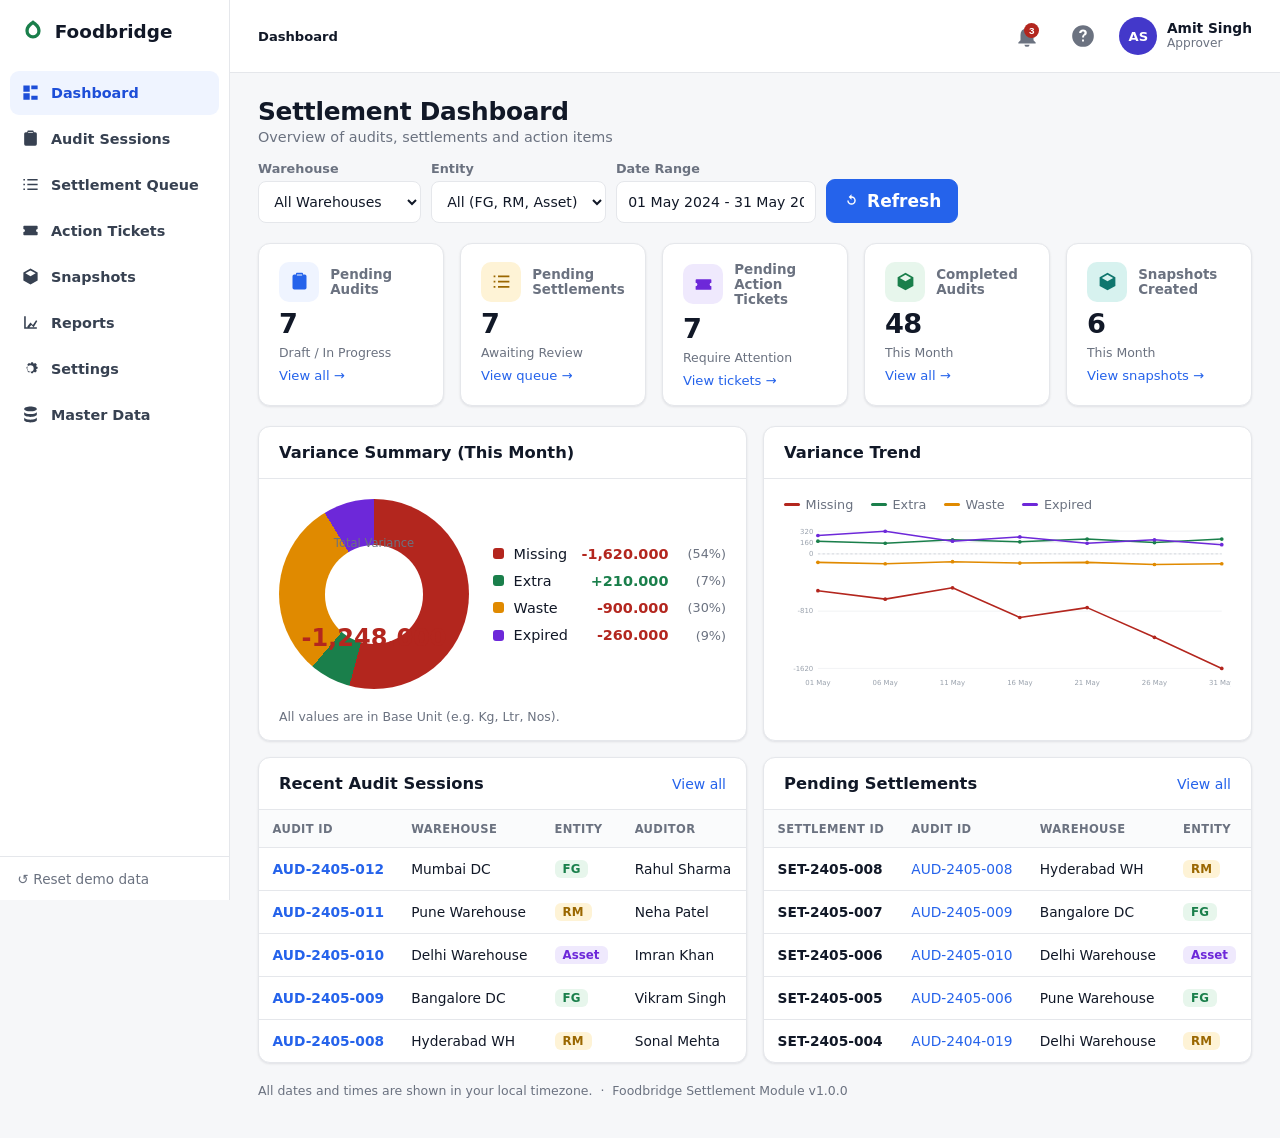
==== index.html @ 33b234f6 "Session-02 Stock Audit Settlement prototype (3 wired screens) Static HTML/CSS/JS prototype for user " ====
<!DOCTYPE html>
<html lang="en">
<head>
  <meta charset="UTF-8" />
  <meta name="viewport" content="width=device-width, initial-scale=1.0" />
  <meta http-equiv="refresh" content="0; url=dashboard.html" />
  <title>Foodbridge Settlement — session-02 prototype</title>
  <link rel="stylesheet" href="shell.css" />
</head>
<body>
  <main style="max-width:640px;margin:4rem auto;padding:2rem">
    <h1>Foodbridge Settlement — session-02 prototype</h1>
    <p class="sub">A wired HTML prototype of the session-02 design vision (3 screens). Redirecting to the dashboard…</p>
    <p style="display:flex;gap:.6rem;flex-wrap:wrap;margin-top:1.5rem">
      <a class="btn primary" href="dashboard.html">Settlement Dashboard</a>
      <a class="btn" href="audit-sessions.html">Audit Sessions</a>
      <a class="btn" href="audit-counting.html?id=AUD-2405-012">Audit Counting</a>
    </p>
  </main>
</body>
</html>
---- shell.css ----
/* Session-02 prototype shell — Foodbridge Module Settlement (discovery).
   Reproduces the session-02 mockups' app-shell design language (persistent left sidebar,
   KPI cards, dense tables, blue primary CTA). Plain CSS, no build step, disposable (R5).
   Distinct from v1's ../screens/shared.css on purpose — this is a new design vision under test.
   Accessibility floor (resources/design/foodbridge-design-system.md §10) still applies:
   44px interactive targets, primary-CTA label >= 17px, keyboard-reachable clickable rows. */

:root {
  --blue: #2563eb;
  --blue-dark: #1d4ed8;
  --blue-bg: #eff4ff;
  --ink: #111827;
  --ink-2: #374151;
  --muted: #6b7280;
  --line: #e5e7eb;
  --line-2: #f0f2f5;
  --bg: #f6f7f9;
  --card: #ffffff;

  --green: #1a7f4b;   --green-bg: #e7f6ec;
  --amber: #9a6700;   --amber-bg: #fef3d6;
  --red: #b3261e;     --red-bg: #fdecea;
  --purple: #6d28d9;  --purple-bg: #efe9fd;
  --indigo: #4338ca;  --indigo-bg: #e8eaff;
  --teal: #0f766e;    --teal-bg: #d7f2ef;
  --slate-bg: #eef1f5; --slate: #475569;

  --radius: 12px;
  --shadow: 0 1px 2px rgba(16,24,40,.04), 0 1px 3px rgba(16,24,40,.06);
}

* { box-sizing: border-box; }
html, body { height: 100%; }
body {
  margin: 0;
  font-family: system-ui, -apple-system, "Segoe UI", Roboto, sans-serif;
  background: var(--bg);
  color: var(--ink);
  font-size: 14px;
}
a { color: var(--blue); text-decoration: none; }
a:hover { text-decoration: underline; }

/* ---------- App shell ---------- */
.app-shell { display: grid; grid-template-columns: 230px 1fr; min-height: 100vh; }

.sidebar {
  background: var(--card); border-right: 1px solid var(--line);
  display: flex; flex-direction: column; position: sticky; top: 0; height: 100vh;
}
.brand { display: flex; align-items: center; gap: .55rem; padding: 1.15rem 1.25rem; font-weight: 800; font-size: 1.15rem; }
.brand .logo { width: 26px; height: 26px; color: var(--green); flex: none; }
.nav { padding: .5rem .6rem; display: flex; flex-direction: column; gap: 2px; flex: 1; overflow-y: auto; }
.nav-item {
  display: flex; align-items: center; gap: .7rem; padding: .6rem .7rem; min-height: 44px;
  border-radius: 9px; color: var(--ink-2); font-weight: 600; cursor: pointer; border: none;
  background: none; width: 100%; text-align: left; font-size: .9rem; font-family: inherit;
}
.nav-item:hover { background: var(--line-2); text-decoration: none; }
.nav-item.active { background: var(--blue-bg); color: var(--blue-dark); }
.nav-item .nav-icon { width: 19px; height: 19px; flex: none; }
.sidebar .collapse {
  border-top: 1px solid var(--line); padding: .8rem 1.1rem; color: var(--muted);
  font-size: .85rem; display: flex; align-items: center; gap: .5rem; min-height: 44px;
  background: none; border-left: none; border-right: none; border-bottom: none;
  cursor: pointer; width: 100%; font-family: inherit;
}

.content { display: flex; flex-direction: column; min-width: 0; }

/* ---------- Top bar ---------- */
.topbar {
  display: flex; align-items: center; justify-content: space-between; gap: 1rem;
  padding: 1rem 1.75rem; background: var(--card); border-bottom: 1px solid var(--line);
}
.topbar .crumbs { font-size: .82rem; color: var(--muted); display: flex; gap: .4rem; align-items: center; flex-wrap: wrap; }
.topbar .crumbs a { color: var(--muted); }
.topbar .crumbs .sep { color: #c3c9d2; }
.topbar .crumbs .here { color: var(--ink); font-weight: 600; }
.topbar-right { display: flex; align-items: center; gap: 1rem; }
.icon-btn {
  width: 40px; height: 40px; border-radius: 10px; border: 1px solid transparent; background: none;
  color: var(--muted); cursor: pointer; display: grid; place-items: center; position: relative;
}
.icon-btn:hover { background: var(--line-2); }
.icon-btn .dot-badge {
  position: absolute; top: 6px; right: 7px; min-width: 15px; height: 15px; padding: 0 3px;
  background: var(--red); color: #fff; border-radius: 999px; font-size: .62rem; font-weight: 700;
  display: grid; place-items: center;
}
.user-chip { display: flex; align-items: center; gap: .6rem; cursor: pointer; }
.avatar {
  width: 38px; height: 38px; border-radius: 50%; background: var(--indigo); color: #fff;
  display: grid; place-items: center; font-weight: 700; font-size: .82rem; flex: none;
}
.user-meta { line-height: 1.15; }
.user-meta .name { font-weight: 700; font-size: .86rem; }
.user-meta .role { font-size: .76rem; color: var(--muted); }

/* ---------- Page ---------- */
.page { padding: 1.5rem 1.75rem 2.5rem; }
.page-head { display: flex; align-items: flex-start; justify-content: space-between; gap: 1rem; flex-wrap: wrap; }
.page-head h1 { margin: 0; font-size: 1.55rem; letter-spacing: -.01em; }
.page-head .sub { color: var(--muted); margin-top: .2rem; font-size: .9rem; }
.head-actions { display: flex; align-items: center; gap: .6rem; flex-wrap: wrap; }

/* ---------- Buttons ---------- */
.btn {
  display: inline-flex; align-items: center; gap: .45rem; justify-content: center;
  font-size: .9rem; font-weight: 600; font-family: inherit; padding: 0 1rem; min-height: 44px;
  border-radius: 9px; border: 1px solid var(--line); background: var(--card); color: var(--ink);
  cursor: pointer;
}
.btn:hover { background: var(--line-2); }
.btn.primary { background: var(--blue); border-color: var(--blue); color: #fff; font-size: 1.0625rem; }
.btn.primary:hover { background: var(--blue-dark); }
.btn.primary:disabled { background: #9db8f2; border-color: #9db8f2; cursor: not-allowed; }
.btn.ghost { background: none; }
.btn.link { border: none; background: none; color: var(--blue); padding: 0 .3rem; min-height: 40px; }
.btn.sm { min-height: 36px; padding: 0 .7rem; font-size: .82rem; }
.btn svg { width: 17px; height: 17px; }

/* ---------- Cards / panels ---------- */
.card { background: var(--card); border: 1px solid var(--line); border-radius: var(--radius); box-shadow: var(--shadow); }
.card-pad { padding: 1.1rem 1.25rem; }
.panel { background: var(--card); border: 1px solid var(--line); border-radius: var(--radius); box-shadow: var(--shadow); overflow: hidden; }
.panel-head { display: flex; align-items: center; justify-content: space-between; padding: 1rem 1.25rem; border-bottom: 1px solid var(--line); }
.panel-head h2 { margin: 0; font-size: 1.02rem; }

/* ---------- Filters bar ---------- */
.filters {
  background: var(--card); border: 1px solid var(--line); border-radius: var(--radius);
  box-shadow: var(--shadow); padding: 1.1rem 1.25rem; margin: 1.25rem 0; display: flex;
  flex-direction: column; gap: 1rem;
}
.filter-grid { display: grid; grid-template-columns: repeat(5, 1fr); gap: 1rem; }
.field label { display: block; font-size: .8rem; color: var(--muted); margin-bottom: .3rem; font-weight: 600; }
select, input[type="text"], input[type="search"], input[type="number"] {
  width: 100%; min-height: 42px; padding: .5rem .7rem; border: 1px solid var(--line);
  border-radius: 8px; font-size: .88rem; font-family: inherit; background: var(--card); color: var(--ink);
}
input:focus, select:focus, .nav-item:focus-visible, .tab:focus-visible, tr.clickable:focus-visible, .btn:focus-visible {
  outline: 2px solid var(--blue); outline-offset: 1px;
}
.filter-actions { display: flex; align-items: center; gap: .6rem; }
.filter-actions .grow { flex: 1; }
.search-wrap { position: relative; flex: 1; }
.search-wrap svg { position: absolute; left: .7rem; top: 50%; transform: translateY(-50%); width: 17px; height: 17px; color: var(--muted); }
.search-wrap input { padding-left: 2.2rem; }

/* ---------- Tabs ---------- */
.tabs { display: flex; gap: .3rem; border-bottom: 1px solid var(--line); overflow-x: auto; }
.tab {
  display: inline-flex; align-items: center; gap: .5rem; padding: .55rem .85rem; min-height: 44px;
  border: none; border-bottom: 2px solid transparent; background: none; font-family: inherit;
  font-size: .88rem; font-weight: 600; color: var(--muted); cursor: pointer; white-space: nowrap;
}
.tab.active { color: var(--blue); border-color: var(--blue); }
.tab .count { background: var(--slate-bg); color: var(--slate); border-radius: 999px; padding: .05rem .45rem; font-size: .74rem; font-weight: 700; }
.tab.active .count { background: var(--blue-bg); color: var(--blue-dark); }

/* ---------- Tables ---------- */
.table-wrap { overflow-x: auto; }
table { border-collapse: collapse; width: 100%; font-size: .86rem; }
th, td { padding: .7rem .85rem; text-align: left; border-bottom: 1px solid var(--line); white-space: nowrap; }
thead th {
  font-size: .72rem; text-transform: uppercase; letter-spacing: .03em; color: var(--muted);
  background: #fafbfc; font-weight: 700; position: sticky; top: 0;
}
tbody tr:last-child td { border-bottom: none; }
tr.clickable { cursor: pointer; }
tr.clickable:hover { background: var(--blue-bg); }
.mono { font-variant-numeric: tabular-nums; }
.num { text-align: right; font-variant-numeric: tabular-nums; }
.strong-link { font-weight: 600; }

/* ---------- Badges / chips ---------- */
.badge { display: inline-block; font-size: .74rem; font-weight: 700; padding: .18rem .55rem; border-radius: 999px; white-space: nowrap; }
.st-draft { background: var(--slate-bg); color: var(--slate); }
.st-in_progress { background: var(--blue-bg); color: var(--blue-dark); }
.st-submitted { background: var(--indigo-bg); color: var(--indigo); }
.st-under_review { background: var(--amber-bg); color: var(--amber); }
.st-approved { background: var(--green-bg); color: var(--green); }
.st-closed { background: #e5e7eb; color: #374151; }
.st-cancelled { background: var(--red-bg); color: var(--red); }
.st-pending_review { background: var(--amber-bg); color: var(--amber); }
.st-open { background: var(--red-bg); color: var(--red); }
.st-resolved { background: var(--green-bg); color: var(--green); }
.st-counted { background: var(--green-bg); color: var(--green); }
.st-partially_counted { background: var(--amber-bg); color: var(--amber); }
.st-not_counted { background: var(--slate-bg); color: var(--slate); }

.chip { display: inline-block; font-size: .74rem; font-weight: 700; padding: .12rem .5rem; border-radius: 6px; }
.ent-FG { background: var(--green-bg); color: var(--green); }
.ent-RM { background: var(--amber-bg); color: var(--amber); }
.ent-Asset { background: var(--purple-bg); color: var(--purple); }

.pri-high { background: var(--red-bg); color: var(--red); }
.pri-medium { background: var(--amber-bg); color: var(--amber); }
.pri-low { background: var(--green-bg); color: var(--green); }

/* ---------- Progress ---------- */
.progress { display: flex; align-items: center; gap: .55rem; min-width: 130px; }
.progress .bar { flex: 1; height: 7px; border-radius: 999px; background: var(--line); overflow: hidden; }
.progress .bar > span { display: block; height: 100%; background: var(--blue); border-radius: 999px; }
.progress .pct { font-size: .78rem; color: var(--muted); font-variant-numeric: tabular-nums; width: 34px; }

/* ---------- KPI cards ---------- */
.kpi-row { display: grid; grid-template-columns: repeat(auto-fit, minmax(180px, 1fr)); gap: 1rem; margin: 1.25rem 0; }
.kpi {
  background: var(--card); border: 1px solid var(--line); border-radius: var(--radius);
  box-shadow: var(--shadow); padding: 1.1rem 1.25rem; display: flex; flex-direction: column; gap: .5rem;
}
.kpi .top { display: flex; align-items: center; gap: .7rem; }
.kpi .tile { width: 40px; height: 40px; border-radius: 10px; display: grid; place-items: center; flex: none; }
.kpi .tile svg { width: 21px; height: 21px; }
.kpi .label { font-size: .84rem; color: var(--muted); font-weight: 600; }
.kpi .value { font-size: 1.7rem; font-weight: 800; letter-spacing: -.02em; line-height: 1; }
.kpi .sub { font-size: .78rem; color: var(--muted); }
.kpi .foot { font-size: .82rem; }
.tile.blue { background: var(--blue-bg); color: var(--blue); }
.tile.orange { background: var(--amber-bg); color: var(--amber); }
.tile.purple { background: var(--purple-bg); color: var(--purple); }
.tile.green { background: var(--green-bg); color: var(--green); }
.tile.teal { background: var(--teal-bg); color: var(--teal); }
.tile.red { background: var(--red-bg); color: var(--red); }

.neg { color: var(--red); font-weight: 700; }
.pos { color: var(--green); font-weight: 700; }
.zero { color: var(--muted); }

/* ---------- Dashboard charts ---------- */
.two-col { display: grid; grid-template-columns: 1fr 1fr; gap: 1rem; margin-top: 1rem; }
.donut-wrap { display: flex; align-items: center; gap: 1.5rem; padding: 1.25rem; flex-wrap: wrap; }
.donut { position: relative; width: 190px; height: 190px; flex: none; }
.donut .center { position: absolute; inset: 0; display: grid; place-items: center; text-align: center; }
.donut .center .cap { font-size: .72rem; color: var(--muted); }
.donut .center .big { font-size: 1.5rem; font-weight: 800; }
.legend { display: flex; flex-direction: column; gap: .7rem; flex: 1; min-width: 190px; }
.legend .row { display: flex; align-items: center; gap: .6rem; font-size: .9rem; }
.legend .row .sw { width: 11px; height: 11px; border-radius: 3px; flex: none; }
.legend .row .lab { flex: 1; }
.legend .row .val { font-weight: 700; font-variant-numeric: tabular-nums; }
.legend .row .share { color: var(--muted); font-size: .8rem; width: 48px; text-align: right; }
.chart-note { padding: 0 1.25rem 1rem; color: var(--muted); font-size: .78rem; }

/* ---------- Pagination ---------- */
.pager { display: flex; align-items: center; justify-content: space-between; padding: .9rem 1.25rem; gap: 1rem; flex-wrap: wrap; }
.pager .info { color: var(--muted); font-size: .82rem; }
.pager .controls { display: flex; align-items: center; gap: .35rem; }
.page-btn { min-width: 36px; height: 36px; border: 1px solid var(--line); background: var(--card); border-radius: 8px; cursor: pointer; font-family: inherit; font-size: .84rem; color: var(--ink); }
.page-btn.active { background: var(--blue); border-color: var(--blue); color: #fff; }
.page-btn:disabled { color: #c3c9d2; cursor: not-allowed; }

/* ---------- Counting grid inputs ---------- */
.grid-input { width: 84px; min-height: 38px; text-align: right; }
.grid-input.dim { background: #fafbfc; }
td.notice { color: var(--muted); }
.row-menu { background: none; border: none; cursor: pointer; color: var(--muted); font-size: 1.1rem; padding: .2rem .5rem; min-height: 36px; }
.count-foot { display: flex; align-items: center; justify-content: space-between; gap: 1rem; padding: .9rem 1.25rem; background: var(--blue-bg); color: var(--blue-dark); font-size: .84rem; flex-wrap: wrap; }
.saved-note { color: var(--muted); font-size: .8rem; }

/* ---------- Toast ---------- */
.toast {
  position: fixed; bottom: 1.5rem; left: 50%; transform: translateX(-50%) translateY(1rem);
  background: var(--ink); color: #fff; padding: .7rem 1.1rem; border-radius: 10px; font-size: .86rem;
  box-shadow: 0 8px 30px rgba(0,0,0,.25); opacity: 0; pointer-events: none; transition: all .2s ease; z-index: 80;
}
.toast.show { opacity: 1; transform: translateX(-50%) translateY(0); }

.empty { padding: 2.5rem 1.25rem; text-align: center; color: var(--muted); }

@media (max-width: 980px) {
  .app-shell { grid-template-columns: 1fr; }
  .sidebar { position: static; height: auto; flex-direction: row; overflow-x: auto; align-items: center; }
  .sidebar .nav { flex-direction: row; }
  .sidebar .brand, .sidebar .collapse { display: none; }
  .filter-grid { grid-template-columns: 1fr 1fr; }
  .two-col { grid-template-columns: 1fr; }
}
@media (prefers-reduced-motion: reduce) { .toast { transition: none; } }
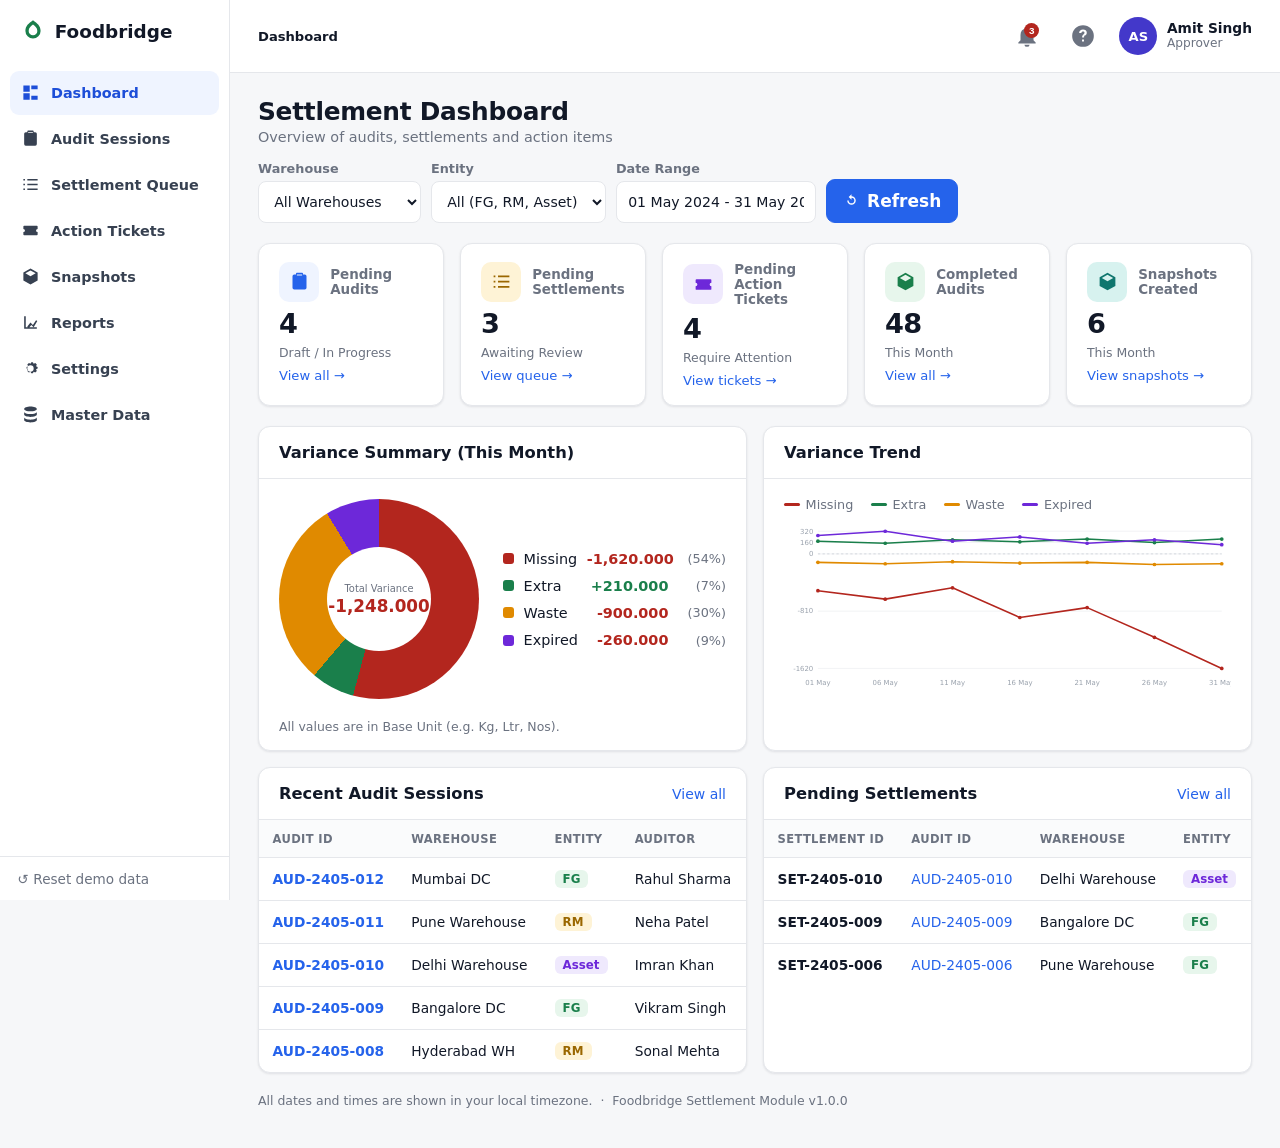
==== commit 7598736b: "Discovery iteration: full Audit → Settlement → Recovery Tickets lifecycle Adds Audit Detail (product" ====
--- a/index.html
+++ b/index.html
@@ -12,9 +12,10 @@
     <h1>Foodbridge Settlement — session-02 prototype</h1>
     <p class="sub">A wired HTML prototype of the session-02 design vision (3 screens). Redirecting to the dashboard…</p>
     <p style="display:flex;gap:.6rem;flex-wrap:wrap;margin-top:1.5rem">
-      <a class="btn primary" href="dashboard.html">Settlement Dashboard</a>
+      <a class="btn primary" href="dashboard.html">Dashboard</a>
       <a class="btn" href="audit-sessions.html">Audit Sessions</a>
-      <a class="btn" href="audit-counting.html?id=AUD-2405-012">Audit Counting</a>
+      <a class="btn" href="settlement.html">Settlement Queue</a>
+      <a class="btn" href="tickets.html">Action Tickets</a>
     </p>
   </main>
 </body>
--- a/shell.css
+++ b/shell.css
@@ -232,10 +232,10 @@
 /* ---------- Dashboard charts ---------- */
 .two-col { display: grid; grid-template-columns: 1fr 1fr; gap: 1rem; margin-top: 1rem; }
 .donut-wrap { display: flex; align-items: center; gap: 1.5rem; padding: 1.25rem; flex-wrap: wrap; }
-.donut { position: relative; width: 190px; height: 190px; flex: none; }
-.donut .center { position: absolute; inset: 0; display: grid; place-items: center; text-align: center; }
-.donut .center .cap { font-size: .72rem; color: var(--muted); }
-.donut .center .big { font-size: 1.5rem; font-weight: 800; }
+.donut { position: relative; width: 200px; height: 200px; flex: none; }
+.donut .center { position: absolute; inset: 0; display: grid; place-items: center; align-content: center; gap: 2px; text-align: center; padding: 0 6px; }
+.donut .center .cap { font-size: .62rem; color: var(--muted); line-height: 1.15; max-width: 92px; }
+.donut .center .big { font-size: 1.05rem; font-weight: 800; line-height: 1.1; font-variant-numeric: tabular-nums; }
 .legend { display: flex; flex-direction: column; gap: .7rem; flex: 1; min-width: 190px; }
 .legend .row { display: flex; align-items: center; gap: .6rem; font-size: .9rem; }
 .legend .row .sw { width: 11px; height: 11px; border-radius: 3px; flex: none; }
@@ -270,6 +270,67 @@
 
 .empty { padding: 2.5rem 1.25rem; text-align: center; color: var(--muted); }
 
+/* ---------- Detail layouts (audit / product / settlement / ticket) ---------- */
+.back-link { display: inline-flex; align-items: center; gap: .35rem; color: var(--muted); font-size: .85rem; margin-bottom: .6rem; }
+.meta-grid { display: grid; grid-template-columns: repeat(auto-fit, minmax(160px, 1fr)); gap: 1rem 1.5rem; }
+.meta-grid .k { font-size: .76rem; color: var(--muted); font-weight: 600; text-transform: uppercase; letter-spacing: .03em; }
+.meta-grid .v { font-size: .95rem; margin-top: .2rem; }
+.section-title { font-size: 1.02rem; margin: 1.5rem 0 .6rem; }
+.lock-note { display: inline-flex; align-items: center; gap: .35rem; font-size: .78rem; color: var(--amber); background: var(--amber-bg); padding: .25rem .6rem; border-radius: 999px; }
+.grid-2 { display: grid; grid-template-columns: 1.6fr 1fr; gap: 1rem; align-items: start; }
+@media (max-width: 900px) { .grid-2 { grid-template-columns: 1fr; } }
+
+/* Forms */
+.form-grid { display: grid; grid-template-columns: 1fr 1fr; gap: 1rem; }
+.form-grid .full { grid-column: 1 / -1; }
+textarea { width: 100%; min-height: 84px; padding: .6rem .7rem; border: 1px solid var(--line); border-radius: 8px; font-family: inherit; font-size: .9rem; resize: vertical; }
+.help { font-size: .76rem; color: var(--muted); margin-top: .3rem; }
+.req { color: var(--red); }
+
+/* Resolution rows (settlement detail) */
+.res-line { border: 1px solid var(--line); border-radius: 10px; padding: 1rem 1.1rem; margin-bottom: .9rem; }
+.res-line.resolved { border-color: var(--green); background: #f6fbf8; }
+.res-line .rl-head { display: flex; align-items: flex-start; justify-content: space-between; gap: 1rem; flex-wrap: wrap; }
+.res-line .rl-nums { display: flex; gap: 1.2rem; flex-wrap: wrap; font-size: .84rem; margin: .5rem 0; }
+.res-line .rl-nums .n { color: var(--muted); }
+.res-line .rl-nums .n b { color: var(--ink); font-variant-numeric: tabular-nums; }
+.res-line .reason { font-size: .86rem; color: var(--ink-2); background: var(--bg); border-radius: 8px; padding: .5rem .7rem; margin: .5rem 0; }
+.res-controls { display: flex; gap: .6rem; align-items: flex-end; flex-wrap: wrap; margin-top: .6rem; }
+.res-controls .field { min-width: 200px; }
+.split-fields { display: none; gap: .6rem; }
+.split-fields.on { display: flex; }
+.split-fields .field { min-width: 120px; }
+
+/* Evidence chips */
+.evidence { display: flex; gap: .5rem; flex-wrap: wrap; margin-top: .4rem; }
+.ev-chip { display: inline-flex; align-items: center; gap: .35rem; font-size: .78rem; background: var(--bg); border: 1px solid var(--line); border-radius: 8px; padding: .3rem .55rem; }
+
+/* Comments / timeline */
+.comment { border: 1px solid var(--line); border-radius: 10px; padding: .7rem .85rem; margin-bottom: .6rem; background: var(--card); }
+.comment .who { font-weight: 700; font-size: .84rem; }
+.comment .when { color: var(--muted); font-size: .74rem; margin-left: .4rem; }
+.comment .text { font-size: .88rem; margin-top: .3rem; }
+.comment-box { display: flex; flex-direction: column; gap: .5rem; margin-top: .6rem; }
+
+/* Stepper (review) */
+.stepper { display: flex; gap: .5rem; flex-wrap: wrap; margin: .3rem 0 1rem; }
+.step { display: inline-flex; align-items: center; gap: .4rem; font-size: .82rem; color: var(--muted); }
+.step .num { width: 22px; height: 22px; border-radius: 50%; background: var(--slate-bg); color: var(--slate); display: grid; place-items: center; font-size: .72rem; font-weight: 700; }
+.step.done .num { background: var(--green); color: #fff; }
+.step.active { color: var(--blue-dark); font-weight: 700; }
+.step.active .num { background: var(--blue); color: #fff; }
+.step .arrow { color: #c3c9d2; }
+
+/* Modal */
+.modal-scrim { position: fixed; inset: 0; background: rgba(17,24,39,.45); display: grid; place-items: center; z-index: 90; padding: 1rem; }
+.modal { background: var(--card); border-radius: 14px; width: min(640px, 96vw); max-height: 90vh; display: flex; flex-direction: column; box-shadow: 0 20px 60px rgba(0,0,0,.3); }
+.modal-head { display: flex; align-items: center; justify-content: space-between; padding: 1rem 1.25rem; border-bottom: 1px solid var(--line); }
+.modal-head h2 { margin: 0; font-size: 1.05rem; }
+.modal-close { background: none; border: none; font-size: 1.5rem; line-height: 1; color: var(--muted); cursor: pointer; width: 40px; height: 40px; border-radius: 8px; }
+.modal-close:hover { background: var(--line-2); }
+.modal-body { padding: 1.25rem; overflow-y: auto; }
+.modal-foot { display: flex; justify-content: flex-end; gap: .6rem; padding: 1rem 1.25rem; border-top: 1px solid var(--line); }
+
 @media (max-width: 980px) {
   .app-shell { grid-template-columns: 1fr; }
   .sidebar { position: static; height: auto; flex-direction: row; overflow-x: auto; align-items: center; }
@@ -277,5 +338,6 @@
   .sidebar .brand, .sidebar .collapse { display: none; }
   .filter-grid { grid-template-columns: 1fr 1fr; }
   .two-col { grid-template-columns: 1fr; }
+  .form-grid { grid-template-columns: 1fr; }
 }
 @media (prefers-reduced-motion: reduce) { .toast { transition: none; } }
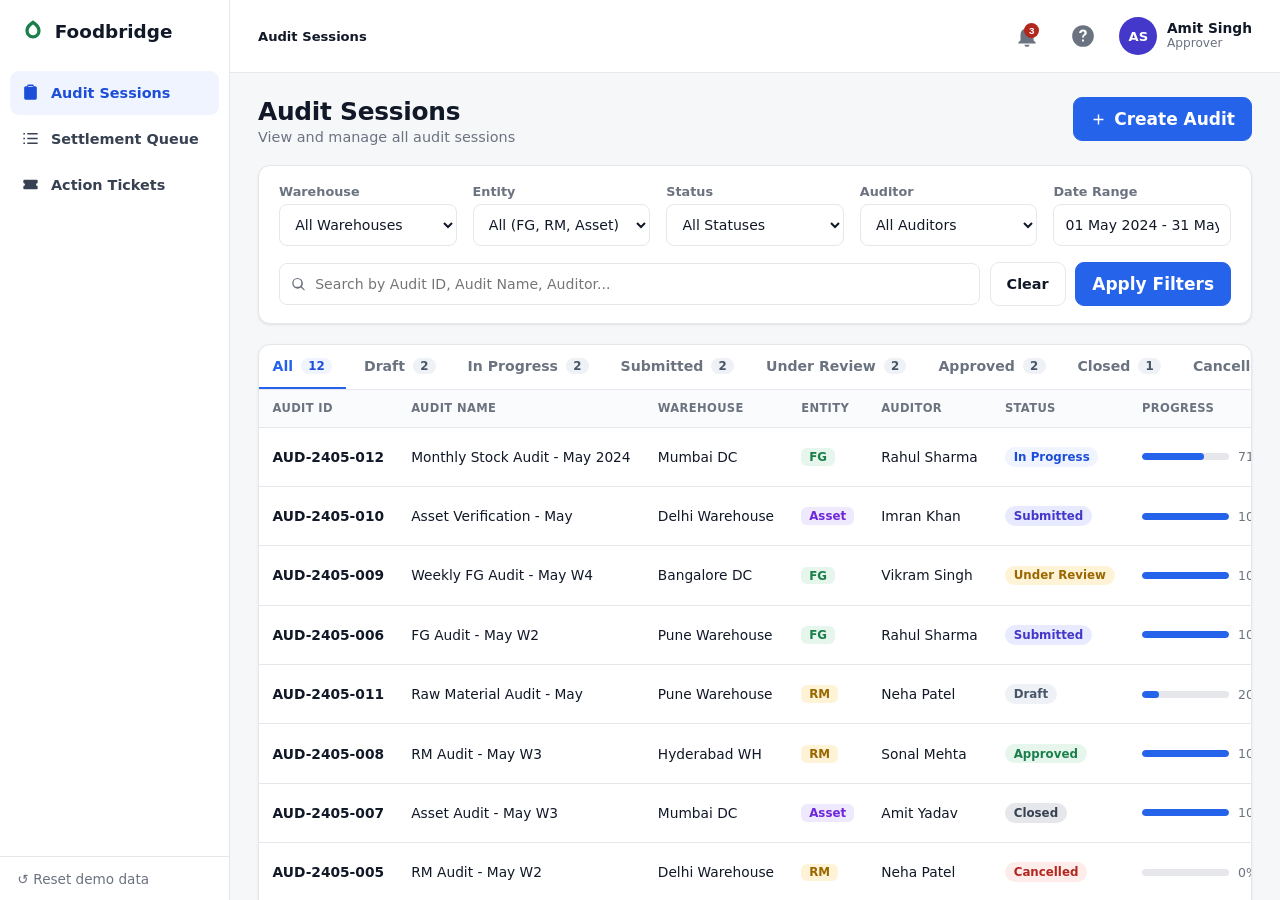
==== commit 345083eb: "Settlement page feedback: remove KPI card row + bulk resolve; fix audit-row overlap; hide Dashboard " ====
--- a/index.html
+++ b/index.html
@@ -3,17 +3,16 @@
 <head>
   <meta charset="UTF-8" />
   <meta name="viewport" content="width=device-width, initial-scale=1.0" />
-  <meta http-equiv="refresh" content="0; url=dashboard.html" />
+  <meta http-equiv="refresh" content="0; url=audit-sessions.html" />
   <title>Foodbridge Settlement — session-02 prototype</title>
   <link rel="stylesheet" href="shell.css" />
 </head>
 <body>
   <main style="max-width:640px;margin:4rem auto;padding:2rem">
     <h1>Foodbridge Settlement — session-02 prototype</h1>
-    <p class="sub">A wired HTML prototype of the session-02 design vision (3 screens). Redirecting to the dashboard…</p>
+    <p class="sub">A wired HTML prototype of the session-02 design vision. Redirecting to Audit Sessions…</p>
     <p style="display:flex;gap:.6rem;flex-wrap:wrap;margin-top:1.5rem">
-      <a class="btn primary" href="dashboard.html">Dashboard</a>
-      <a class="btn" href="audit-sessions.html">Audit Sessions</a>
+      <a class="btn primary" href="audit-sessions.html">Audit Sessions</a>
       <a class="btn" href="settlement.html">Settlement Queue</a>
       <a class="btn" href="tickets.html">Action Tickets</a>
     </p>
--- a/shell.css
+++ b/shell.css
@@ -321,7 +321,91 @@
 .step.active .num { background: var(--blue); color: #fff; }
 .step .arrow { color: #c3c9d2; }
 
-/* Modal */
+/* L2 — right-side slide-in drawer with tabs */
+.drawer-scrim { position: fixed; inset: 0; background: rgba(17,24,39,.45); z-index: 70; opacity: 0; transition: opacity .2s ease; }
+.drawer-scrim.open { opacity: 1; }
+.drawer { position: fixed; top: 0; right: 0; height: 100vh; width: min(760px, 96vw); background: var(--card); box-shadow: -8px 0 40px rgba(0,0,0,.18); display: flex; flex-direction: column; transform: translateX(100%); transition: transform .24s ease; }
+.drawer-scrim.open .drawer { transform: translateX(0); }
+.drawer-header { display: flex; align-items: flex-start; justify-content: space-between; gap: 1rem; padding: 1.1rem 1.25rem; border-bottom: 1px solid var(--line); flex: none; }
+.drawer-header h2 { margin: 0; font-size: 1.15rem; display: flex; align-items: center; gap: .5rem; flex-wrap: wrap; }
+.drawer-header .sub { margin-top: .25rem; }
+.drawer-close { background: none; border: none; font-size: 1.6rem; line-height: 1; color: var(--muted); cursor: pointer; width: 44px; height: 44px; border-radius: 8px; flex: none; }
+.drawer-close:hover { background: var(--line-2); }
+.drawer-tabs { display: flex; gap: 1.2rem; padding: 0 1.25rem; border-bottom: 1px solid var(--line); overflow-x: auto; flex: none; }
+.drawer-tab { border: none; background: none; font-family: inherit; font-size: .88rem; font-weight: 600; color: var(--muted); padding: .7rem .1rem; min-height: 44px; border-bottom: 2px solid transparent; cursor: pointer; white-space: nowrap; }
+.drawer-tab.active { color: var(--blue); border-color: var(--blue); }
+.drawer-tab:focus-visible { outline: 2px solid var(--blue); outline-offset: -2px; }
+.drawer-body { flex: 1; overflow-y: auto; padding: 1.25rem; }
+.drawer-foot { padding: .9rem 1.25rem; border-top: 1px solid var(--line); display: flex; justify-content: flex-end; gap: .6rem; align-items: center; flex: none; flex-wrap: wrap; }
+.drawer-foot:empty { display: none; }
+
+/* Search-to-add dropdown (count workspace) */
+.add-results { position: absolute; top: 100%; left: 0; right: 0; background: var(--card); border: 1px solid var(--line); border-radius: 8px; box-shadow: 0 8px 24px rgba(0,0,0,.12); margin-top: 4px; z-index: 20; max-height: 280px; overflow-y: auto; display: none; }
+.add-results.open { display: block; }
+.add-item { display: block; width: 100%; text-align: left; border: none; background: none; padding: .6rem .8rem; font-family: inherit; font-size: .88rem; cursor: pointer; border-bottom: 1px solid var(--line-2); color: var(--ink); }
+.add-item:hover { background: var(--blue-bg); }
+
+/* Inline confirmation (replaces confirm dialogs) */
+.inline-confirm { display: flex; align-items: center; gap: .8rem; width: 100%; justify-content: space-between; flex-wrap: wrap; background: var(--amber-bg); color: var(--amber); border-radius: 8px; padding: .55rem .85rem; font-size: .85rem; font-weight: 600; }
+.inline-confirm .ic-actions { display: flex; gap: .5rem; }
+
+/* Grouped-by-audit settlement list (host delivery-settlement layout) */
+.settle-item { border-bottom: 1px solid var(--line); }
+.settle-item:last-child { border-bottom: none; }
+.settle-item.open { background: #f6fbf8; }
+.settle-head { display: flex; align-items: center; gap: 1.5rem; padding: 1rem 1.5rem; cursor: pointer; }
+.settle-head:hover { background: var(--line-2); }
+.settle-item.open .settle-head:hover { background: transparent; }
+.settle-head .sdot { width: 10px; height: 10px; border-radius: 50%; flex: none; }
+.sdot.red { background: var(--red); } .sdot.green { background: var(--green); }
+.settle-head .stitle { flex: 1; min-width: 0; }
+.settle-head .stitle b { display: block; overflow: hidden; text-overflow: ellipsis; white-space: nowrap; }
+.settle-head .stitle .sub { margin-top: .1rem; overflow: hidden; text-overflow: ellipsis; white-space: nowrap; }
+.settle-head .s-status { flex: none; font-size: .85rem; white-space: nowrap; width: 64px; }
+.settle-head .s-updated { flex: none; font-size: .82rem; white-space: nowrap; width: 180px; text-align: right; }
+.settle-head .schev { flex: none; color: var(--muted); font-size: 1.1rem; transition: transform .15s ease; }
+.settle-item.open .schev { transform: rotate(90deg); }
+.mismatch-badge { flex: none; display: inline-flex; align-items: center; gap: .4rem; font-size: .76rem; font-weight: 700; color: var(--amber); border: 1px solid #f0d9a0; background: var(--amber-bg); border-radius: 999px; padding: .3rem .7rem; white-space: nowrap; }
+.mismatch-badge svg { width: 15px; height: 15px; flex: none; }
+.status-open { color: var(--green); font-weight: 700; } .status-open::before { content: "● "; }
+.mismatch-panel { padding: .2rem 1.25rem 1rem; }
+.mismatch-panel .mm-head { font-size: .72rem; text-transform: uppercase; letter-spacing: .03em; color: var(--muted); font-weight: 700; margin: .4rem 0; }
+.mismatch-panel table { border: 1px solid var(--line); border-radius: 10px; overflow: hidden; }
+.mm-foot { display: flex; align-items: center; gap: .8rem; padding: .7rem .2rem 0; }
+.mm-foot .sel-note { color: var(--muted); font-size: .82rem; }
+
+/* Segmented graph/table toggle */
+.seg { display: inline-flex; border: 1px solid var(--line); border-radius: 8px; overflow: hidden; }
+.seg-btn { border: none; background: var(--card); font-family: inherit; font-size: .8rem; font-weight: 600; color: var(--muted); padding: .4rem .8rem; min-height: 36px; cursor: pointer; }
+.seg-btn.active { background: var(--blue); color: #fff; }
+
+/* Simple horizontal bar chart */
+.bars { display: flex; flex-direction: column; gap: .6rem; }
+.bar-row { display: flex; align-items: center; gap: .7rem; }
+.bar-row .bl { width: 110px; font-size: .78rem; color: var(--muted); flex: none; }
+.bar-row .bt { flex: 1; height: 12px; background: var(--line-2); border-radius: 999px; overflow: hidden; display: flex; }
+.bar-row .bt > span { display: block; height: 100%; }
+.bar-row .bt .bneg { background: var(--red); } .bar-row .bt .bpos { background: var(--green); }
+.bar-row .bt .bwaste { background: #e08a00; } .bar-row .bt .bexp { background: #6d28d9; }
+.bar-row .bv { width: 84px; text-align: right; font-size: .8rem; font-variant-numeric: tabular-nums; flex: none; }
+.legend-row { display: flex; gap: 1.2rem; margin-top: .8rem; font-size: .8rem; color: var(--muted); }
+.legend-row .sw { display: inline-block; width: 11px; height: 11px; border-radius: 3px; margin-right: .35rem; vertical-align: middle; }
+
+/* Icon rows (settlement detail) */
+.ir-list { display: flex; flex-direction: column; gap: .1rem; }
+.ir { display: grid; grid-template-columns: 40px 1fr; gap: .8rem; align-items: start; padding: .7rem 0; border-bottom: 1px solid var(--line-2); }
+.ir .tile { width: 36px; height: 36px; border-radius: 9px; display: grid; place-items: center; } .ir .tile svg { width: 19px; height: 19px; }
+.ir-b .ir-l { font-size: .8rem; color: var(--muted); font-weight: 600; }
+.ir-b .ir-v { font-size: 1.05rem; font-weight: 700; margin-top: .1rem; }
+.ir-b .ir-v .neg, .ir-b .ir-v .pos { font-weight: 700; }
+
+/* Checklist + radio choice rows */
+.checklist { list-style: none; padding: 0; margin: .3rem 0 0; font-size: .88rem; }
+.checklist li { padding: .25rem 0; } .checklist li::before { content: "✓ "; color: var(--green); font-weight: 700; }
+.choice-row { display: flex; align-items: center; gap: .5rem; min-height: 40px; font-size: .9rem; cursor: pointer; }
+.choice-row input { width: auto; min-height: 0; }
+
+/* Modal (L3) */
 .modal-scrim { position: fixed; inset: 0; background: rgba(17,24,39,.45); display: grid; place-items: center; z-index: 90; padding: 1rem; }
 .modal { background: var(--card); border-radius: 14px; width: min(640px, 96vw); max-height: 90vh; display: flex; flex-direction: column; box-shadow: 0 20px 60px rgba(0,0,0,.3); }
 .modal-head { display: flex; align-items: center; justify-content: space-between; padding: 1rem 1.25rem; border-bottom: 1px solid var(--line); }
@@ -339,5 +423,7 @@
   .filter-grid { grid-template-columns: 1fr 1fr; }
   .two-col { grid-template-columns: 1fr; }
   .form-grid { grid-template-columns: 1fr; }
-}
+  .drawer { width: 100vw; }
+}
+@media (prefers-reduced-motion: reduce) { .drawer-scrim, .drawer { transition: none; } }
 @media (prefers-reduced-motion: reduce) { .toast { transition: none; } }
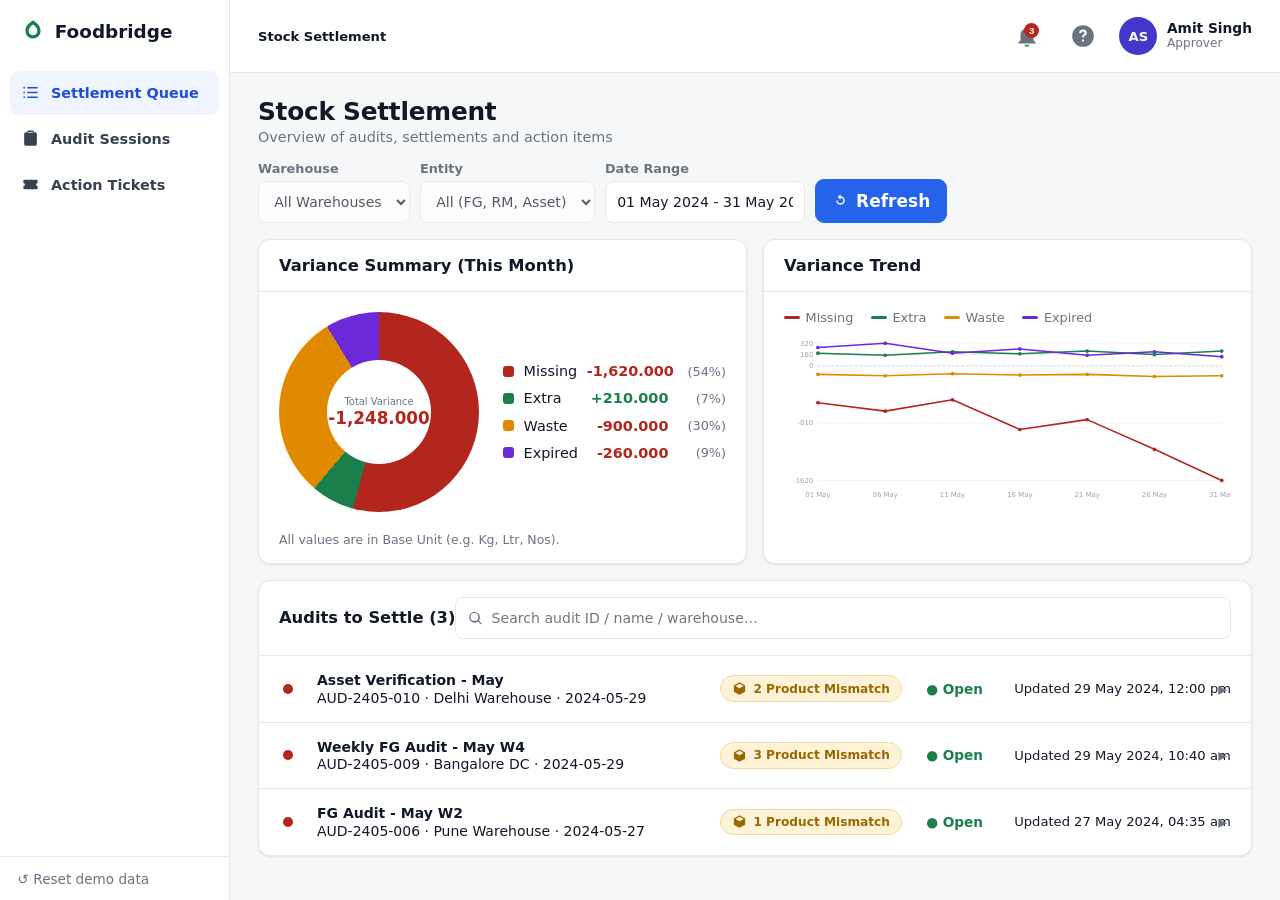
==== commit ab4165a8: "Reorder sidebar: Settlement Queue, Audit Sessions, Action Tickets; launcher lands on Settlement Co-A" ====
--- a/index.html
+++ b/index.html
@@ -3,17 +3,17 @@
 <head>
   <meta charset="UTF-8" />
   <meta name="viewport" content="width=device-width, initial-scale=1.0" />
-  <meta http-equiv="refresh" content="0; url=audit-sessions.html" />
+  <meta http-equiv="refresh" content="0; url=settlement.html" />
   <title>Foodbridge Settlement — session-02 prototype</title>
   <link rel="stylesheet" href="shell.css" />
 </head>
 <body>
   <main style="max-width:640px;margin:4rem auto;padding:2rem">
     <h1>Foodbridge Settlement — session-02 prototype</h1>
-    <p class="sub">A wired HTML prototype of the session-02 design vision. Redirecting to Audit Sessions…</p>
+    <p class="sub">A wired HTML prototype of the session-02 design vision. Redirecting to Settlement…</p>
     <p style="display:flex;gap:.6rem;flex-wrap:wrap;margin-top:1.5rem">
-      <a class="btn primary" href="audit-sessions.html">Audit Sessions</a>
-      <a class="btn" href="settlement.html">Settlement Queue</a>
+      <a class="btn primary" href="settlement.html">Settlement Queue</a>
+      <a class="btn" href="audit-sessions.html">Audit Sessions</a>
       <a class="btn" href="tickets.html">Action Tickets</a>
     </p>
   </main>
